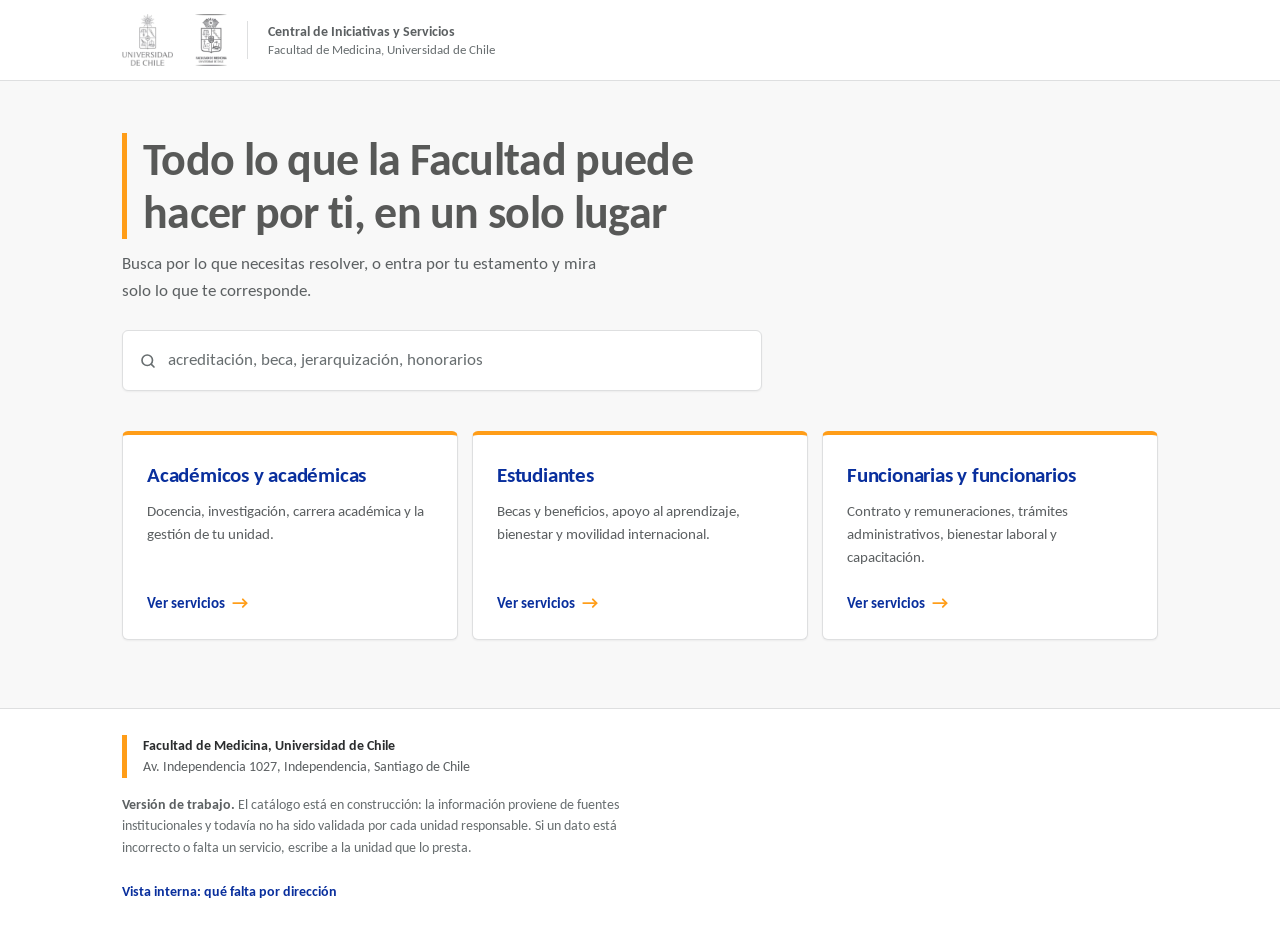
==== index.html @ 9f2d0d0e "Add files via upload Subida inicial del MVP "Central de Iniciativas y Servicios"" ====
<!doctype html>
<html lang="es">
<head>
<meta charset="utf-8">
<meta name="viewport" content="width=device-width, initial-scale=1">
<title>Central de Iniciativas y Servicios · Facultad de Medicina, Universidad de Chile</title>
<meta name="description" content="Catálogo de servicios de la Facultad de Medicina de la Universidad de Chile, organizado por lo que necesita resolver cada persona.">
<!-- Mientras el alojamiento institucional no esté definido, el sitio no se indexa. -->
<meta name="robots" content="noindex, nofollow">
<link rel="preconnect" href="https://fonts.googleapis.com">
<link rel="preconnect" href="https://fonts.gstatic.com" crossorigin>
<link rel="stylesheet" href="https://fonts.googleapis.com/css2?family=Carlito:ital,wght@0,400;0,700;1,400&family=IBM+Plex+Mono:wght@400;500&display=swap">
<link rel="stylesheet" href="assets/css/estilos.css">
</head>
<body>

<a class="salto" href="#contenido">Saltar al contenido</a>

<header class="institucional">
  <div class="in">
    <div class="escudos">
      <img src="assets/img/logo-universidad-de-chile.png" alt="Universidad de Chile" width="260" height="264">
      <img src="assets/img/logo-facultad-de-medicina.png" alt="Facultad de Medicina, Universidad de Chile" width="174" height="286">
    </div>
    <p class="txt">
      <b>Central de Iniciativas y Servicios</b>
      Facultad de Medicina, Universidad de Chile
    </p>
  </div>
</header>

<main id="contenido" class="shell">

  <!-- ============ PORTADA ============ -->
  <section id="vista-portada" aria-label="Portada">
    <div class="portada">
      <div class="tick">
        <h1>Todo lo que la Facultad puede hacer por ti, en un solo lugar</h1>
      </div>
      <p class="bajada">Busca por lo que necesitas resolver, o entra por tu estamento y mira solo lo que te corresponde.</p>
      <div class="buscador">
        <svg width="18" height="18" viewBox="0 0 24 24" fill="none" stroke="currentColor" stroke-width="2.2" stroke-linecap="round" aria-hidden="true"><circle cx="11" cy="11" r="7"/><path d="m20 20-3.5-3.5"/></svg>
        <input id="q-portada" type="search" autocomplete="off" placeholder="acreditación, beca, jerarquización, honorarios" aria-label="Buscar un servicio en todo el catálogo">
        <button class="limpiar" id="limpiar-portada" type="button" hidden>Limpiar</button>
      </div>
    </div>

    <div id="res-portada" aria-live="polite"></div>

    <nav aria-label="Estamentos">
      <ul class="estamentos" id="estamentos"></ul>
    </nav>
  </section>

  <!-- ============ ESTAMENTO ============ -->
  <section id="vista-estamento" aria-label="Servicios por estamento" hidden>
    <div class="cab-est" id="cab-est"></div>
    <div class="buscador">
      <svg width="18" height="18" viewBox="0 0 24 24" fill="none" stroke="currentColor" stroke-width="2.2" stroke-linecap="round" aria-hidden="true"><circle cx="11" cy="11" r="7"/><path d="m20 20-3.5-3.5"/></svg>
      <input id="q-est" type="search" autocomplete="off" aria-label="Buscar dentro de este estamento">
      <button class="limpiar" id="limpiar-est" type="button" hidden>Limpiar</button>
    </div>
    <div class="rutas">
      <p class="rot" id="rot-rutas">O entra por lo que te está pasando:</p>
      <div class="chips" id="chips" role="group" aria-labelledby="rot-rutas"></div>
    </div>
    <div class="barra-res">
      <h2 id="titulo-res">Todos los servicios</h2>
    </div>
    <div id="resultados" aria-live="polite"></div>
  </section>

  <!-- ============ FICHA ============ -->
  <section id="vista-ficha" aria-label="Ficha de servicio" hidden>
    <a class="volver" href="#/" style="margin-top:26px">
      <svg width="15" height="15" viewBox="0 0 24 24" fill="none" stroke="currentColor" stroke-width="2.4" stroke-linecap="round" stroke-linejoin="round" aria-hidden="true"><path d="M15 18l-6-6 6-6"/></svg>
      Volver a la portada
    </a>
    <div id="ficha-cont"></div>
  </section>

  <!-- ============ VISTA INTERNA ============ -->
  <section id="vista-interno" aria-label="Vista interna de cobertura" hidden>
    <div class="panel" id="panel"></div>
  </section>

</main>

<footer class="pie">
  <div class="in">
    <p class="linea tick"><b>Facultad de Medicina, Universidad de Chile</b><br>Av. Independencia 1027, Independencia, Santiago de Chile</p>
    <p class="nota"><b>Versión de trabajo.</b> El catálogo está en construcción: la información proviene de fuentes institucionales y todavía no ha sido validada por cada unidad responsable. Si un dato está incorrecto o falta un servicio, escribe a la unidad que lo presta.</p>
    <a class="enlace" href="#/interno">Vista interna: qué falta por dirección</a>
  </div>
</footer>

<script src="data/servicios.js"></script>
<script src="assets/js/app.js"></script>
</body>
</html>
---- assets/css/estilos.css ----
/* ===============================================================
   Central de Iniciativas y Servicios
   Facultad de Medicina, Universidad de Chile

   Marca tomada de "Gráfica institucional 2026" de la Escuela de
   Salud Pública. Colores muestreados del propio manual.

   Tipografía  Calibri, la del manual. Donde no exista, Carlito,
               su equivalente métrico de código abierto.
   Color       Naranja #FF9D18 = acento y recurso gráfico.
               Azul #092F9D = estructura, titulares y enlaces.
               Verde y óxido NO son acentos: son estado, y solo
               aparecen en la vista interna.
   Radios      6px contenedores y controles, 4px anidados,
               999px píldoras. Ningún otro valor.
   Tema        Claro y único. El manual es claro y los escudos son
               oscuros sobre fondo claro; invertirlos los rompe.
   Contraste   Todos los pares de texto pasan WCAG AA (4.5:1).
               Verificado, no supuesto.
   =============================================================== */

:root{
  --naranja:#FF9D18; --naranja-h:#E88A0B; --naranja-suave:#FFF3E0;
  --azul:#092F9D; --azul-medio:#4767B9; --azul-suave:#EDF1FA;
  --gris-titular:#585958;
  --ink:#2B2D2E;      /* 13.8:1 sobre blanco */
  --ink-2:#5C6062;    /*  6.4:1 sobre blanco */
  --ink-3:#686E70;    /*  5.2:1 sobre blanco, 4.9 sobre el fondo */
  --bg:#F8F8F8; --surface:#FFFFFF; --surface-2:#F1F2F3;
  --rule:#DEDFE0; --rule-soft:#EBECED;
  --ok:#2C6B4E; --falta:#A9452A;
  --sombra:0 1px 2px rgba(43,45,46,.06);
  --sombra-2:0 2px 4px rgba(43,45,46,.05), 0 14px 30px -20px rgba(43,45,46,.35);
  --r:6px; --r-sm:4px; --r-pill:999px;
  --f:Calibri,"Carlito","Segoe UI",-apple-system,BlinkMacSystemFont,Helvetica,Arial,sans-serif;
  --f-mono:"IBM Plex Mono",ui-monospace,SFMono-Regular,Menlo,monospace;
}

*{box-sizing:border-box}
html{scroll-behavior:smooth}
body{margin:0;background:var(--bg);color:var(--ink);font-family:var(--f);font-size:17px;line-height:1.55;-webkit-font-smoothing:antialiased}
button{font:inherit;color:inherit;background:none;border:0;cursor:pointer}
:focus-visible{outline:2px solid var(--azul);outline-offset:2px;border-radius:var(--r-sm)}
h1,h2,h3{margin:0;text-wrap:balance;color:var(--gris-titular)}
p{margin:0}
a{color:var(--azul)}
img{max-width:100%}
[hidden]{display:none !important}

.salto{position:absolute;left:-9999px;top:0;background:var(--azul);color:#fff;padding:12px 18px;z-index:50;border-radius:0 0 var(--r) 0;font-weight:700}
.salto:focus{left:0}

.shell{max-width:1080px;margin:0 auto;padding-inline:22px}

/* --- banda institucional --- */
.institucional{background:var(--surface);border-bottom:1px solid var(--rule)}
.institucional .in{max-width:1080px;margin:0 auto;padding:14px 22px;display:flex;align-items:center;gap:20px;flex-wrap:wrap}
.escudos{display:flex;align-items:center;gap:22px}
.escudos img{height:52px;width:auto;display:block}
.institucional .txt{font-size:.84rem;color:var(--ink-3);line-height:1.4;border-left:1px solid var(--rule);padding-left:20px}
.institucional .txt b{display:block;color:var(--ink-2);font-weight:700;font-size:.9rem}

/* la barra naranja es el recurso gráfico del manual */
.tick{border-left:5px solid var(--naranja);padding-left:16px}

/* --- portada --- */
.portada{padding-block:52px 40px}
.portada h1{font-size:clamp(2rem,4.6vw,2.9rem);font-weight:700;line-height:1.14;letter-spacing:-.015em;max-width:24ch}
.portada .bajada{margin-top:12px;color:var(--ink-2);font-size:1.08rem;max-width:56ch}

.buscador{display:flex;align-items:center;gap:11px;background:var(--surface);border:1.5px solid var(--rule);border-radius:var(--r);padding:2px 3px 2px 16px;box-shadow:var(--sombra);max-width:640px;margin-top:26px}
.buscador:focus-within{border-color:var(--azul)}
.buscador svg{flex:none;color:var(--ink-3)}
.buscador input{flex:1;border:0;background:none;font:inherit;color:var(--ink);padding:14px 0;min-width:0}
.buscador input:focus{outline:none}
.buscador input::placeholder{color:var(--ink-3)}
.buscador .limpiar{padding:10px 14px;color:var(--ink-2);font-size:.86rem;font-weight:700;border-radius:var(--r-sm)}
.buscador .limpiar:hover{color:var(--azul)}

/* --- tres estamentos --- */
.estamentos{display:grid;grid-template-columns:repeat(auto-fit,minmax(258px,1fr));gap:14px;padding-bottom:8px;list-style:none;margin:0;padding-inline:0}
.est{width:100%;height:100%;text-align:left;background:var(--surface);border:1px solid var(--rule);border-top:4px solid var(--naranja);border-radius:var(--r);padding:24px;display:flex;flex-direction:column;gap:9px;box-shadow:var(--sombra);text-decoration:none}
.est:hover{border-color:var(--azul-medio);border-top-color:var(--naranja);box-shadow:var(--sombra-2)}
.est:active{transform:translateY(1px)}
.est h2{font-size:1.32rem;font-weight:700;color:var(--azul);letter-spacing:-.01em}
.est .desc{font-size:.95rem;color:var(--ink-2);line-height:1.5}
.est .ir{margin-top:auto;padding-top:14px;color:var(--azul);font-weight:700;font-size:.95rem;display:flex;align-items:center;gap:7px}
.est .ir .fl{color:var(--naranja);font-size:1.1rem;line-height:1}

/* --- cabecera de estamento --- */
.cab-est{padding-block:28px 8px;display:flex;flex-direction:column;gap:11px}
.cab-est h1{font-size:clamp(1.7rem,3.8vw,2.35rem);font-weight:700;color:var(--azul);letter-spacing:-.015em}
.cab-est p{color:var(--ink-2);max-width:58ch}
.volver{display:inline-flex;align-items:center;gap:7px;font-size:.9rem;font-weight:700;color:var(--ink-2);padding:8px 12px 8px 4px;border-radius:var(--r-sm);align-self:flex-start;text-decoration:none}
.volver:hover{color:var(--azul)}

.rutas{display:flex;flex-direction:column;gap:10px;margin-top:20px}
.rutas .rot{font-size:.92rem;color:var(--ink-2)}
.chips{display:flex;flex-wrap:wrap;gap:8px}
.chip{border:1px solid var(--rule);background:var(--surface);border-radius:var(--r-pill);padding:8px 16px;font-size:.9rem;color:var(--ink-2);box-shadow:var(--sombra)}
.chip:hover{border-color:var(--azul-medio);color:var(--azul)}
.chip:active{transform:translateY(1px)}
.chip[aria-pressed="true"]{border-color:var(--azul);background:var(--azul);color:#fff;font-weight:700;box-shadow:none}

.barra-res{display:flex;align-items:baseline;justify-content:space-between;gap:14px;flex-wrap:wrap;margin-block:28px 14px;padding-bottom:9px;border-bottom:1px solid var(--rule)}
.barra-res h2{font-size:1.06rem;font-weight:700;color:var(--gris-titular)}

.grid{display:grid;grid-template-columns:repeat(auto-fill,minmax(292px,1fr));gap:12px;list-style:none;margin:0;padding:0}
.tarjeta{display:flex;flex-direction:column;gap:7px;height:100%;text-align:left;background:var(--surface);border:1px solid var(--rule);border-radius:var(--r);padding:16px 18px;box-shadow:var(--sombra);text-decoration:none}
.tarjeta:hover{border-color:var(--azul-medio)}
.tarjeta:active{transform:translateY(1px)}
.tarjeta .dir{font-size:.82rem;color:var(--ink-3)}
.tarjeta h3{font-size:1rem;font-weight:700;line-height:1.32;color:var(--ink);letter-spacing:-.005em}
.tarjeta p{font-size:.88rem;line-height:1.47;color:var(--ink-2)}
.tarjeta .pie{display:flex;flex-wrap:wrap;gap:6px;margin-top:auto;padding-top:6px}

.mini{font-family:var(--f-mono);font-size:.69rem;letter-spacing:.02em;padding:3px 9px;border-radius:var(--r-pill);border:1px solid var(--rule);color:var(--ink-3);background:var(--surface-2);white-space:nowrap}
.mini.ok{color:var(--ok);border-color:color-mix(in srgb,var(--ok) 34%,var(--rule));background:color-mix(in srgb,var(--ok) 8%,var(--surface))}
.mini.no{color:var(--falta);border-color:color-mix(in srgb,var(--falta) 34%,var(--rule));background:color-mix(in srgb,var(--falta) 8%,var(--surface))}

/* --- ficha --- */
.ficha{display:grid;grid-template-columns:minmax(0,1.7fr) minmax(262px,1fr);gap:26px;align-items:start;padding-top:6px}
.col{display:flex;flex-direction:column;gap:18px}
.encabezado{display:flex;flex-direction:column;gap:8px}
.encabezado .dir{font-size:.9rem;color:var(--azul-medio);font-weight:700}
.encabezado h1{font-size:clamp(1.55rem,3.3vw,2.05rem);font-weight:700;line-height:1.2;color:var(--gris-titular);letter-spacing:-.015em}
.encabezado .unidad{font-size:.92rem;color:var(--ink-3)}
.entrega{font-size:1.06rem;line-height:1.62;color:var(--ink-2);max-width:62ch}

.bloque{background:var(--surface);border:1px solid var(--rule);border-radius:var(--r);padding:17px 19px;display:flex;flex-direction:column;gap:10px;box-shadow:var(--sombra)}
.bloque .rot{font-size:.86rem;font-weight:700;color:var(--ink-3)}
.bloque .dato{font-size:.95rem;line-height:1.5;color:var(--ink-2)}
.bloque .dato b{color:var(--ink);font-weight:700}
.bloque .dato .nulo{color:var(--falta)}
.listilla{display:flex;flex-wrap:wrap;gap:6px}

.cta{display:inline-flex;align-items:center;gap:9px;align-self:flex-start;background:var(--naranja);color:var(--ink);border-radius:var(--r);padding:12px 22px;font-weight:700;font-size:.96rem;text-decoration:none;white-space:nowrap;box-shadow:var(--sombra)}
.cta:hover{background:var(--naranja-h);color:var(--ink)}
.cta:active{transform:translateY(1px)}
.cta-falta{align-self:flex-start;border:1.5px dashed color-mix(in srgb,var(--falta) 48%,var(--rule));color:var(--falta);border-radius:var(--r);padding:12px 18px;font-size:.92rem;font-weight:700;background:color-mix(in srgb,var(--falta) 7%,var(--surface))}
.textual{font-size:.88rem;color:var(--ink-3);line-height:1.5}
.proc{display:flex;flex-direction:column;gap:5px;font-size:.85rem;color:var(--ink-3);line-height:1.55}
.proc .ref{font-family:var(--f-mono);font-size:.77rem}

/* --- vacío --- */
.vacio{background:var(--surface);border:1px solid var(--rule);border-radius:var(--r);padding:30px 28px;display:flex;flex-direction:column;gap:13px;box-shadow:var(--sombra);max-width:62ch}
.vacio h3{font-size:1.24rem;font-weight:700;color:var(--gris-titular)}
.vacio p{color:var(--ink-2);font-size:.96rem;line-height:1.55}
.vacio .registrado{background:var(--naranja-suave);border-radius:var(--r);padding:14px 17px;font-size:.9rem;color:var(--ink-2);line-height:1.5}
.vacio .registrado b{color:#7A4A00;font-weight:700}

/* --- pie institucional --- */
footer.pie{margin-top:60px;background:var(--surface);border-top:1px solid var(--rule)}
footer.pie .in{max-width:1080px;margin:0 auto;padding:26px 22px 34px;display:flex;flex-direction:column;gap:16px}
footer.pie .linea{font-size:.88rem;color:var(--ink-2);line-height:1.5}
footer.pie .linea b{font-weight:700;color:var(--ink)}
footer.pie .nota{font-size:.85rem;color:var(--ink-3);line-height:1.6;max-width:74ch}
footer.pie .nota b{color:var(--ink-2);font-weight:700}
footer.pie .enlace{font-size:.86rem;font-weight:700;color:var(--azul);align-self:flex-start;padding:6px 0;text-decoration:none}
footer.pie .enlace:hover{text-decoration:underline}

/* --- vista interna --- */
.panel{display:flex;flex-direction:column;gap:20px;padding-top:8px}
.encab{display:flex;flex-direction:column;gap:8px}
.encab h2{font-size:clamp(1.45rem,3.2vw,1.95rem);font-weight:700;color:var(--gris-titular);letter-spacing:-.015em}
.encab p{color:var(--ink-2);max-width:62ch;font-size:.98rem}
.pedido{background:var(--surface);border:1px solid var(--rule);border-left:5px solid var(--naranja);border-radius:var(--r);padding:19px 21px;display:flex;flex-direction:column;gap:11px;box-shadow:var(--sombra-2)}
.pedido h3{font-size:1.02rem;font-weight:700}
.pedido ol{margin:0;padding-left:1.25em;display:flex;flex-direction:column;gap:7px}
.pedido li{font-size:.95rem;color:var(--ink-2);line-height:1.5}
.pedido li b{color:var(--ink);font-weight:700;font-variant-numeric:tabular-nums}
.cobertura{display:flex;flex-direction:column;gap:8px;list-style:none;margin:0;padding:0}
.fila{width:100%;display:grid;grid-template-columns:minmax(0,1fr) 92px 64px;gap:16px;align-items:center;background:var(--surface);border:1px solid var(--rule);border-radius:var(--r);padding:13px 16px;text-align:left;box-shadow:var(--sombra)}
.fila:hover{border-color:var(--azul-medio)}
.fila .nm{font-size:.94rem;font-weight:700;overflow:hidden;text-overflow:ellipsis;white-space:nowrap;color:var(--ink)}
.fila .cifra{font-family:var(--f-mono);font-size:.86rem;text-align:right;font-variant-numeric:tabular-nums;color:var(--ink-2)}
.fila .cifra.bajo{color:var(--falta);font-weight:500}
.linea-med{height:3px;background:linear-gradient(to right,var(--naranja) var(--pct),var(--rule-soft) var(--pct))}
.grupo{display:flex;flex-direction:column;gap:9px}
.grupo .cab{display:flex;align-items:baseline;gap:10px;flex-wrap:wrap;padding-bottom:7px;border-bottom:1px solid var(--rule)}
.grupo .cab h3{font-size:1rem;font-weight:700}
.grupo .cab .n{font-family:var(--f-mono);font-size:.8rem;color:var(--ink-3);font-variant-numeric:tabular-nums}
.items{display:grid;grid-template-columns:repeat(auto-fill,minmax(300px,1fr));gap:9px;list-style:none;margin:0;padding:0}
.item{background:var(--surface);border:1px solid var(--rule);border-radius:var(--r);padding:12px 15px;display:flex;flex-direction:column;gap:6px;box-shadow:var(--sombra)}
.item .t{font-size:.92rem;font-weight:700;line-height:1.34;color:var(--ink)}
.item .d{font-size:.84rem;color:var(--ink-3)}
.item .e{display:flex;flex-wrap:wrap;gap:5px;padding-top:2px}

@media (max-width:760px){
  .ficha{grid-template-columns:1fr}
  .fila{grid-template-columns:minmax(0,1fr) 64px}
  .fila .barra{display:none}
  .institucional .txt{border-left:0;padding-left:0}
}
@media (prefers-reduced-motion:reduce){
  html{scroll-behavior:auto}
  *{transition:none !important;animation:none !important}
}
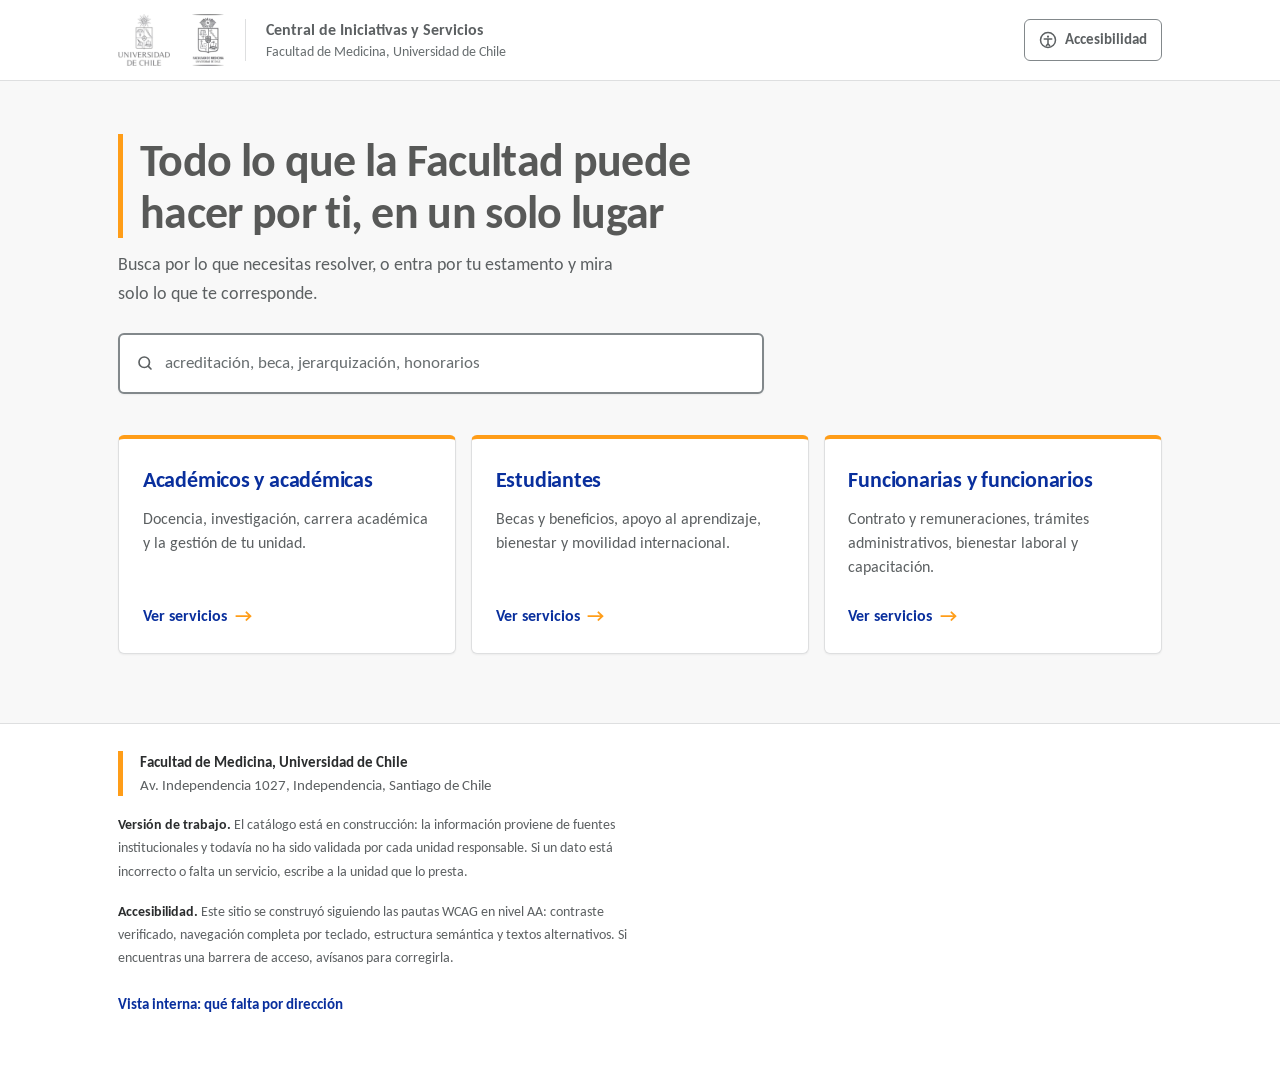
==== commit caf23e9b: "Actualización Index - Agrega opciones de Accesibilidad" ====
--- a/index.html
+++ b/index.html
@@ -1,5 +1,5 @@
 <!doctype html>
-<html lang="es">
+<html lang="es" data-tema="auto" data-texto="normal" data-contraste="normal" data-subrayado="no">
 <head>
 <meta charset="utf-8">
 <meta name="viewport" content="width=device-width, initial-scale=1">
@@ -7,10 +7,24 @@
 <meta name="description" content="Catálogo de servicios de la Facultad de Medicina de la Universidad de Chile, organizado por lo que necesita resolver cada persona.">
 <!-- Mientras el alojamiento institucional no esté definido, el sitio no se indexa. -->
 <meta name="robots" content="noindex, nofollow">
+<meta name="theme-color" content="#F8F8F8" media="(prefers-color-scheme: light)">
+<meta name="theme-color" content="#12171A" media="(prefers-color-scheme: dark)">
 <link rel="preconnect" href="https://fonts.googleapis.com">
 <link rel="preconnect" href="https://fonts.gstatic.com" crossorigin>
 <link rel="stylesheet" href="https://fonts.googleapis.com/css2?family=Carlito:ital,wght@0,400;0,700;1,400&family=IBM+Plex+Mono:wght@400;500&display=swap">
 <link rel="stylesheet" href="assets/css/estilos.css">
+<script>
+/* Aplica las preferencias guardadas antes del primer pintado, para que
+   nadie vea el tema claro parpadear antes de pasar al oscuro. */
+(function(){try{
+  var g=JSON.parse(localStorage.getItem("cis-preferencias")||"{}"),r=document.documentElement,
+      v={tema:["auto","claro","oscuro"],texto:["normal","grande","mayor","maximo"],
+         contraste:["normal","alto"],subrayado:["no","si"]};
+  Object.keys(v).forEach(function(k){ if(v[k].indexOf(g[k])!==-1) r.setAttribute("data-"+k,g[k]); });
+  if((r.getAttribute("data-tema")||"auto")==="auto" && window.matchMedia &&
+     window.matchMedia("(prefers-color-scheme: dark)").matches) r.classList.add("oscuro-sistema");
+}catch(e){}})();
+</script>
 </head>
 <body>
 
@@ -26,8 +40,62 @@
       <b>Central de Iniciativas y Servicios</b>
       Facultad de Medicina, Universidad de Chile
     </p>
+    <div class="acciones">
+      <button class="btn-acc" id="btn-accesibilidad" type="button" aria-expanded="false" aria-controls="panel-accesibilidad">
+        <svg width="18" height="18" viewBox="0 0 24 24" fill="none" stroke="currentColor" stroke-width="2" stroke-linecap="round" stroke-linejoin="round" aria-hidden="true">
+          <circle cx="12" cy="12" r="10"/><circle cx="12" cy="7.5" r="1.4" fill="currentColor" stroke="none"/>
+          <path d="M7 10.5h10M12 10.5V17M12 17l-2.2 2.6M12 17l2.2 2.6"/>
+        </svg>
+        Accesibilidad
+      </button>
+    </div>
+  </div>
+
+  <div class="panel-acc" id="panel-accesibilidad" role="group" aria-labelledby="titulo-accesibilidad" hidden>
+    <h2 id="titulo-accesibilidad">Preferencias de visualización</h2>
+
+    <div class="grupo-acc">
+      <p class="rot" id="rot-texto">Tamaño del texto</p>
+      <div class="opciones" role="group" aria-labelledby="rot-texto">
+        <button type="button" class="aa1" data-ajuste="texto" data-valor="normal" data-etiqueta="Tamaño normal" aria-pressed="true"><span aria-hidden="true">A</span><span class="visualmente-oculto">Normal</span></button>
+        <button type="button" class="aa2" data-ajuste="texto" data-valor="grande" data-etiqueta="Tamaño grande" aria-pressed="false"><span aria-hidden="true">A</span><span class="visualmente-oculto">Grande</span></button>
+        <button type="button" class="aa3" data-ajuste="texto" data-valor="mayor" data-etiqueta="Tamaño mayor" aria-pressed="false"><span aria-hidden="true">A</span><span class="visualmente-oculto">Mayor</span></button>
+        <button type="button" class="aa4" data-ajuste="texto" data-valor="maximo" data-etiqueta="Tamaño máximo" aria-pressed="false"><span aria-hidden="true">A</span><span class="visualmente-oculto">Máximo</span></button>
+      </div>
+    </div>
+
+    <div class="grupo-acc">
+      <p class="rot" id="rot-tema">Tema</p>
+      <div class="opciones" role="group" aria-labelledby="rot-tema">
+        <button type="button" data-ajuste="tema" data-valor="auto" data-etiqueta="Tema automático" aria-pressed="true">Automático</button>
+        <button type="button" data-ajuste="tema" data-valor="claro" data-etiqueta="Tema claro" aria-pressed="false">Claro</button>
+        <button type="button" data-ajuste="tema" data-valor="oscuro" data-etiqueta="Tema oscuro" aria-pressed="false">Oscuro</button>
+      </div>
+    </div>
+
+    <div class="grupo-acc">
+      <p class="rot" id="rot-contraste">Contraste</p>
+      <div class="opciones" role="group" aria-labelledby="rot-contraste">
+        <button type="button" data-ajuste="contraste" data-valor="normal" data-etiqueta="Contraste normal" aria-pressed="true">Normal</button>
+        <button type="button" data-ajuste="contraste" data-valor="alto" data-etiqueta="Alto contraste" aria-pressed="false">Alto contraste</button>
+      </div>
+    </div>
+
+    <div class="grupo-acc">
+      <p class="rot" id="rot-subrayado">Enlaces</p>
+      <div class="opciones" role="group" aria-labelledby="rot-subrayado">
+        <button type="button" data-ajuste="subrayado" data-valor="no" data-etiqueta="Enlaces sin subrayar" aria-pressed="true">Sin subrayar</button>
+        <button type="button" data-ajuste="subrayado" data-valor="si" data-etiqueta="Enlaces subrayados" aria-pressed="false">Subrayados</button>
+      </div>
+    </div>
+
+    <button type="button" class="restablecer" id="restablecer-accesibilidad">Restablecer todo</button>
+
+    <p class="pie-acc">Tus preferencias se guardan solo en este navegador y no se envían a ninguna parte. El sitio también respeta el tamaño de letra y el modo oscuro que tengas configurados en tu sistema.</p>
   </div>
 </header>
+
+<p class="visualmente-oculto" id="aviso-accesibilidad" role="status" aria-live="polite"></p>
 
 <main id="contenido" class="shell">
 
@@ -35,7 +103,7 @@
   <section id="vista-portada" aria-label="Portada">
     <div class="portada">
       <div class="tick">
-        <h1>Todo lo que la Facultad puede hacer por ti, en un solo lugar</h1>
+        <h1 tabindex="-1" id="foco-portada">Todo lo que la Facultad puede hacer por ti, en un solo lugar</h1>
       </div>
       <p class="bajada">Busca por lo que necesitas resolver, o entra por tu estamento y mira solo lo que te corresponde.</p>
       <div class="buscador">
@@ -72,7 +140,7 @@
 
   <!-- ============ FICHA ============ -->
   <section id="vista-ficha" aria-label="Ficha de servicio" hidden>
-    <a class="volver" href="#/" style="margin-top:26px">
+    <a class="volver" href="#/" style="margin-top:1.6rem">
       <svg width="15" height="15" viewBox="0 0 24 24" fill="none" stroke="currentColor" stroke-width="2.4" stroke-linecap="round" stroke-linejoin="round" aria-hidden="true"><path d="M15 18l-6-6 6-6"/></svg>
       Volver a la portada
     </a>
@@ -90,11 +158,13 @@
   <div class="in">
     <p class="linea tick"><b>Facultad de Medicina, Universidad de Chile</b><br>Av. Independencia 1027, Independencia, Santiago de Chile</p>
     <p class="nota"><b>Versión de trabajo.</b> El catálogo está en construcción: la información proviene de fuentes institucionales y todavía no ha sido validada por cada unidad responsable. Si un dato está incorrecto o falta un servicio, escribe a la unidad que lo presta.</p>
+    <p class="nota"><b>Accesibilidad.</b> Este sitio se construyó siguiendo las pautas WCAG en nivel AA: contraste verificado, navegación completa por teclado, estructura semántica y textos alternativos. Si encuentras una barrera de acceso, avísanos para corregirla.</p>
     <a class="enlace" href="#/interno">Vista interna: qué falta por dirección</a>
   </div>
 </footer>
 
 <script src="data/servicios.js"></script>
+<script src="assets/js/accesibilidad.js"></script>
 <script src="assets/js/app.js"></script>
 </body>
 </html>
--- a/assets/css/estilos.css
+++ b/assets/css/estilos.css
@@ -5,194 +5,407 @@
    Marca tomada de "Gráfica institucional 2026" de la Escuela de
    Salud Pública. Colores muestreados del propio manual.
 
-   Tipografía  Calibri, la del manual. Donde no exista, Carlito,
-               su equivalente métrico de código abierto.
-   Color       Naranja #FF9D18 = acento y recurso gráfico.
-               Azul #092F9D = estructura, titulares y enlaces.
-               Verde y óxido NO son acentos: son estado, y solo
-               aparecen en la vista interna.
-   Radios      6px contenedores y controles, 4px anidados,
-               999px píldoras. Ningún otro valor.
-   Tema        Claro y único. El manual es claro y los escudos son
-               oscuros sobre fondo claro; invertirlos los rompe.
-   Contraste   Todos los pares de texto pasan WCAG AA (4.5:1).
-               Verificado, no supuesto.
+   ACCESIBILIDAD
+   El cumplimiento vive en el HTML y en estos tokens, no en el panel
+   de preferencias. El panel agrega comodidad; la norma se cumple
+   igual si nadie lo abre.
+     - Tamaños en rem, y el tamaño base en porcentaje, para respetar
+       la preferencia de letra del navegador y permitir 200% sin
+       romper el diseño (WCAG 1.4.4).
+     - Texto AA (4.5:1) y bordes de controles 3:1 (WCAG 1.4.11) en
+       los cuatro modos: claro, oscuro, y ambos en alto contraste.
+     - Foco siempre visible, con doble anillo para que se vea sobre
+       cualquier fondo (WCAG 2.4.7).
+
+   COMBINACIONES DE TEMA
+     :root                          claro
+     [data-tema="oscuro"]           oscuro
+     [data-tema="auto"] + media     sigue al sistema operativo
+     [data-contraste="alto"]        se superpone a cualquiera de los dos
    =============================================================== */
+
+/* ---------------------------------------------------- escala de texto */
+html { font-size: 106.25%; }                        /* 17px con el navegador por omisión */
+html[data-texto="grande"]  { font-size: 118.75%; }  /* 19px */
+html[data-texto="mayor"]   { font-size: 131.25%; }  /* 21px */
+html[data-texto="maximo"]  { font-size: 150%;    }  /* 24px */
 
 :root{
   --naranja:#FF9D18; --naranja-h:#E88A0B; --naranja-suave:#FFF3E0;
   --azul:#092F9D; --azul-medio:#4767B9; --azul-suave:#EDF1FA;
   --gris-titular:#585958;
-  --ink:#2B2D2E;      /* 13.8:1 sobre blanco */
-  --ink-2:#5C6062;    /*  6.4:1 sobre blanco */
-  --ink-3:#686E70;    /*  5.2:1 sobre blanco, 4.9 sobre el fondo */
+  --ink:#2B2D2E;
+  --ink-2:#5C6062;
+  --ink-3:#686E70;
   --bg:#F8F8F8; --surface:#FFFFFF; --surface-2:#F1F2F3;
-  --rule:#DEDFE0; --rule-soft:#EBECED;
+  --rule:#DEDFE0;          /* separación decorativa */
+  --rule-control:#82888B;  /* borde de controles, 3:1 */
+  --rule-soft:#EBECED;
   --ok:#2C6B4E; --falta:#A9452A;
+  --cta-ink:#2B2D2E;
+  --foco:#092F9D; --foco-halo:#FFFFFF;
   --sombra:0 1px 2px rgba(43,45,46,.06);
   --sombra-2:0 2px 4px rgba(43,45,46,.05), 0 14px 30px -20px rgba(43,45,46,.35);
+  --plato:transparent;     /* fondo bajo los escudos; solo se usa en oscuro */
   --r:6px; --r-sm:4px; --r-pill:999px;
   --f:Calibri,"Carlito","Segoe UI",-apple-system,BlinkMacSystemFont,Helvetica,Arial,sans-serif;
   --f-mono:"IBM Plex Mono",ui-monospace,SFMono-Regular,Menlo,monospace;
 }
 
-*{box-sizing:border-box}
-html{scroll-behavior:smooth}
-body{margin:0;background:var(--bg);color:var(--ink);font-family:var(--f);font-size:17px;line-height:1.55;-webkit-font-smoothing:antialiased}
-button{font:inherit;color:inherit;background:none;border:0;cursor:pointer}
-:focus-visible{outline:2px solid var(--azul);outline-offset:2px;border-radius:var(--r-sm)}
-h1,h2,h3{margin:0;text-wrap:balance;color:var(--gris-titular)}
-p{margin:0}
-a{color:var(--azul)}
-img{max-width:100%}
-[hidden]{display:none !important}
-
-.salto{position:absolute;left:-9999px;top:0;background:var(--azul);color:#fff;padding:12px 18px;z-index:50;border-radius:0 0 var(--r) 0;font-weight:700}
-.salto:focus{left:0}
-
-.shell{max-width:1080px;margin:0 auto;padding-inline:22px}
-
-/* --- banda institucional --- */
-.institucional{background:var(--surface);border-bottom:1px solid var(--rule)}
-.institucional .in{max-width:1080px;margin:0 auto;padding:14px 22px;display:flex;align-items:center;gap:20px;flex-wrap:wrap}
-.escudos{display:flex;align-items:center;gap:22px}
-.escudos img{height:52px;width:auto;display:block}
-.institucional .txt{font-size:.84rem;color:var(--ink-3);line-height:1.4;border-left:1px solid var(--rule);padding-left:20px}
-.institucional .txt b{display:block;color:var(--ink-2);font-weight:700;font-size:.9rem}
+/* ---------------------------------------------------- tema oscuro */
+:root[data-tema="oscuro"],
+:root[data-tema="auto"] { color-scheme: light; }
+
+@media (prefers-color-scheme: dark) {
+  :root[data-tema="auto"] { color-scheme: dark; }
+}
+
+:root[data-tema="oscuro"] { color-scheme: dark; }
+
+:root[data-tema="oscuro"],
+:root[data-tema="auto"]:where(.oscuro-sistema) {
+  --naranja:#FFB04D; --naranja-h:#FFC275; --naranja-suave:#3A2B12;
+  --azul:#8FB0E8; --azul-medio:#A8C2EE; --azul-suave:#1C2838;
+  --gris-titular:#D6DDE0;
+  --ink:#E8EDEF;
+  --ink-2:#B9C2C6;
+  --ink-3:#949DA1;
+  --bg:#12171A; --surface:#1B2226; --surface-2:#242C31;
+  --rule:#3A4348;
+  --rule-control:#667176;
+  --rule-soft:#2A3236;
+  --ok:#79C79C; --falta:#F0967A;
+  --cta-ink:#12171A;
+  --foco:#FFB04D; --foco-halo:#12171A;
+  --sombra:0 1px 2px rgba(0,0,0,.4);
+  --sombra-2:0 2px 4px rgba(0,0,0,.35), 0 16px 32px -22px rgba(0,0,0,.9);
+  --plato:#F2F3F4;   /* los escudos son oscuros: conservan su fondo claro */
+}
+
+/* ---------------------------------------------------- alto contraste */
+:root[data-contraste="alto"]{
+  --naranja:#8A4B00; --naranja-h:#6E3C00; --naranja-suave:#FFF0DB;
+  --azul:#04227A; --azul-medio:#04227A; --azul-suave:#E8EDFA;
+  --gris-titular:#000000;
+  --ink:#000000; --ink-2:#1A1C1D; --ink-3:#2E3234;
+  --bg:#FFFFFF; --surface:#FFFFFF; --surface-2:#F0F0F0;
+  --rule:#6A6F71; --rule-control:#000000; --rule-soft:#8A8F91;
+  --ok:#14502F; --falta:#7A2E16;
+  --cta-ink:#FFFFFF;
+  --foco:#000000; --foco-halo:#FFD200;
+  --sombra:none; --sombra-2:none;
+}
+
+:root[data-tema="oscuro"][data-contraste="alto"],
+:root[data-tema="auto"][data-contraste="alto"]:where(.oscuro-sistema){
+  --naranja:#FFC061; --naranja-h:#FFD08A; --naranja-suave:#2A1C06;
+  --azul:#A9C6FF; --azul-medio:#A9C6FF; --azul-suave:#10192B;
+  --gris-titular:#FFFFFF;
+  --ink:#FFFFFF; --ink-2:#EAEAEA; --ink-3:#D2D2D2;
+  --bg:#000000; --surface:#000000; --surface-2:#141414;
+  --rule:#9A9A9A; --rule-control:#FFFFFF; --rule-soft:#7A7A7A;
+  --ok:#8FE0B2; --falta:#FFAE92;
+  --cta-ink:#000000;
+  --foco:#FFD200; --foco-halo:#000000;
+  --sombra:none; --sombra-2:none;
+}
+
+/* ---------------------------------------------------- base */
+*{ box-sizing:border-box }
+html{ scroll-behavior:smooth }
+body{
+  margin:0; background:var(--bg); color:var(--ink);
+  font-family:var(--f); font-size:1rem; line-height:1.58;
+  -webkit-font-smoothing:antialiased;
+}
+button{ font:inherit; color:inherit; background:none; border:0; cursor:pointer }
+:focus-visible{
+  outline:3px solid var(--foco);
+  outline-offset:2px;
+  box-shadow:0 0 0 6px var(--foco-halo);
+  border-radius:var(--r-sm);
+}
+h1,h2,h3{ margin:0; text-wrap:balance; color:var(--gris-titular) }
+p{ margin:0 }
+a{ color:var(--azul) }
+img{ max-width:100% }
+[hidden]{ display:none !important }
+
+/* Preferencia: subrayar los enlaces de texto. Se excluyen los que son
+   controles disfrazados de enlace (botones, tarjetas), donde el subrayado
+   estorba y no aporta. La especificidad alta es deliberada: esta es una
+   preferencia de la persona y debe ganarle a los estilos de componente. */
+:root[data-subrayado="si"] a:not(.cta):not(.volver):not(.tarjeta):not(.est):not(.salto):not(.chip){
+  text-decoration:underline;
+  text-underline-offset:2px;
+}
+
+.salto{
+  position:absolute; left:-9999px; top:0; z-index:60;
+  background:var(--azul); color:var(--surface);
+  padding:.75rem 1.1rem; border-radius:0 0 var(--r) 0; font-weight:700;
+}
+:root[data-tema="oscuro"] .salto{ color:var(--bg) }
+.salto:focus{ left:0 }
+
+.shell{ max-width:64rem; margin:0 auto; padding-inline:1.3rem }
+.visualmente-oculto{
+  position:absolute; width:1px; height:1px; overflow:hidden;
+  clip:rect(0 0 0 0); clip-path:inset(50%); white-space:nowrap;
+}
+
+/* ---------------------------------------------------- banda institucional */
+.institucional{ position:relative; background:var(--surface); border-bottom:1px solid var(--rule) }
+.institucional .in{
+  max-width:64rem; margin:0 auto; padding:.8rem 1.3rem;
+  display:flex; align-items:center; gap:1.2rem; flex-wrap:wrap;
+}
+.escudos{
+  display:flex; align-items:center; gap:1.3rem;
+  background:var(--plato); border-radius:var(--r);
+  padding:var(--plato-pad, 0);
+}
+:root[data-tema="oscuro"] .escudos,
+:root[data-tema="auto"].oscuro-sistema .escudos{ --plato-pad:.5rem .8rem }
+.escudos img{ height:3.1rem; width:auto; display:block }
+.institucional .txt{
+  font-size:.85rem; color:var(--ink-3); line-height:1.4;
+  border-left:1px solid var(--rule); padding-left:1.2rem;
+}
+.institucional .txt b{ display:block; color:var(--ink-2); font-weight:700; font-size:.92rem }
+.institucional .acciones{ margin-left:auto; display:flex; gap:.5rem }
 
 /* la barra naranja es el recurso gráfico del manual */
-.tick{border-left:5px solid var(--naranja);padding-left:16px}
-
-/* --- portada --- */
-.portada{padding-block:52px 40px}
-.portada h1{font-size:clamp(2rem,4.6vw,2.9rem);font-weight:700;line-height:1.14;letter-spacing:-.015em;max-width:24ch}
-.portada .bajada{margin-top:12px;color:var(--ink-2);font-size:1.08rem;max-width:56ch}
-
-.buscador{display:flex;align-items:center;gap:11px;background:var(--surface);border:1.5px solid var(--rule);border-radius:var(--r);padding:2px 3px 2px 16px;box-shadow:var(--sombra);max-width:640px;margin-top:26px}
-.buscador:focus-within{border-color:var(--azul)}
-.buscador svg{flex:none;color:var(--ink-3)}
-.buscador input{flex:1;border:0;background:none;font:inherit;color:var(--ink);padding:14px 0;min-width:0}
-.buscador input:focus{outline:none}
-.buscador input::placeholder{color:var(--ink-3)}
-.buscador .limpiar{padding:10px 14px;color:var(--ink-2);font-size:.86rem;font-weight:700;border-radius:var(--r-sm)}
-.buscador .limpiar:hover{color:var(--azul)}
-
-/* --- tres estamentos --- */
-.estamentos{display:grid;grid-template-columns:repeat(auto-fit,minmax(258px,1fr));gap:14px;padding-bottom:8px;list-style:none;margin:0;padding-inline:0}
-.est{width:100%;height:100%;text-align:left;background:var(--surface);border:1px solid var(--rule);border-top:4px solid var(--naranja);border-radius:var(--r);padding:24px;display:flex;flex-direction:column;gap:9px;box-shadow:var(--sombra);text-decoration:none}
-.est:hover{border-color:var(--azul-medio);border-top-color:var(--naranja);box-shadow:var(--sombra-2)}
-.est:active{transform:translateY(1px)}
-.est h2{font-size:1.32rem;font-weight:700;color:var(--azul);letter-spacing:-.01em}
-.est .desc{font-size:.95rem;color:var(--ink-2);line-height:1.5}
-.est .ir{margin-top:auto;padding-top:14px;color:var(--azul);font-weight:700;font-size:.95rem;display:flex;align-items:center;gap:7px}
-.est .ir .fl{color:var(--naranja);font-size:1.1rem;line-height:1}
-
-/* --- cabecera de estamento --- */
-.cab-est{padding-block:28px 8px;display:flex;flex-direction:column;gap:11px}
-.cab-est h1{font-size:clamp(1.7rem,3.8vw,2.35rem);font-weight:700;color:var(--azul);letter-spacing:-.015em}
-.cab-est p{color:var(--ink-2);max-width:58ch}
-.volver{display:inline-flex;align-items:center;gap:7px;font-size:.9rem;font-weight:700;color:var(--ink-2);padding:8px 12px 8px 4px;border-radius:var(--r-sm);align-self:flex-start;text-decoration:none}
-.volver:hover{color:var(--azul)}
-
-.rutas{display:flex;flex-direction:column;gap:10px;margin-top:20px}
-.rutas .rot{font-size:.92rem;color:var(--ink-2)}
-.chips{display:flex;flex-wrap:wrap;gap:8px}
-.chip{border:1px solid var(--rule);background:var(--surface);border-radius:var(--r-pill);padding:8px 16px;font-size:.9rem;color:var(--ink-2);box-shadow:var(--sombra)}
-.chip:hover{border-color:var(--azul-medio);color:var(--azul)}
-.chip:active{transform:translateY(1px)}
-.chip[aria-pressed="true"]{border-color:var(--azul);background:var(--azul);color:#fff;font-weight:700;box-shadow:none}
-
-.barra-res{display:flex;align-items:baseline;justify-content:space-between;gap:14px;flex-wrap:wrap;margin-block:28px 14px;padding-bottom:9px;border-bottom:1px solid var(--rule)}
-.barra-res h2{font-size:1.06rem;font-weight:700;color:var(--gris-titular)}
-
-.grid{display:grid;grid-template-columns:repeat(auto-fill,minmax(292px,1fr));gap:12px;list-style:none;margin:0;padding:0}
-.tarjeta{display:flex;flex-direction:column;gap:7px;height:100%;text-align:left;background:var(--surface);border:1px solid var(--rule);border-radius:var(--r);padding:16px 18px;box-shadow:var(--sombra);text-decoration:none}
-.tarjeta:hover{border-color:var(--azul-medio)}
-.tarjeta:active{transform:translateY(1px)}
-.tarjeta .dir{font-size:.82rem;color:var(--ink-3)}
-.tarjeta h3{font-size:1rem;font-weight:700;line-height:1.32;color:var(--ink);letter-spacing:-.005em}
-.tarjeta p{font-size:.88rem;line-height:1.47;color:var(--ink-2)}
-.tarjeta .pie{display:flex;flex-wrap:wrap;gap:6px;margin-top:auto;padding-top:6px}
-
-.mini{font-family:var(--f-mono);font-size:.69rem;letter-spacing:.02em;padding:3px 9px;border-radius:var(--r-pill);border:1px solid var(--rule);color:var(--ink-3);background:var(--surface-2);white-space:nowrap}
-.mini.ok{color:var(--ok);border-color:color-mix(in srgb,var(--ok) 34%,var(--rule));background:color-mix(in srgb,var(--ok) 8%,var(--surface))}
-.mini.no{color:var(--falta);border-color:color-mix(in srgb,var(--falta) 34%,var(--rule));background:color-mix(in srgb,var(--falta) 8%,var(--surface))}
-
-/* --- ficha --- */
-.ficha{display:grid;grid-template-columns:minmax(0,1.7fr) minmax(262px,1fr);gap:26px;align-items:start;padding-top:6px}
-.col{display:flex;flex-direction:column;gap:18px}
-.encabezado{display:flex;flex-direction:column;gap:8px}
-.encabezado .dir{font-size:.9rem;color:var(--azul-medio);font-weight:700}
-.encabezado h1{font-size:clamp(1.55rem,3.3vw,2.05rem);font-weight:700;line-height:1.2;color:var(--gris-titular);letter-spacing:-.015em}
-.encabezado .unidad{font-size:.92rem;color:var(--ink-3)}
-.entrega{font-size:1.06rem;line-height:1.62;color:var(--ink-2);max-width:62ch}
-
-.bloque{background:var(--surface);border:1px solid var(--rule);border-radius:var(--r);padding:17px 19px;display:flex;flex-direction:column;gap:10px;box-shadow:var(--sombra)}
-.bloque .rot{font-size:.86rem;font-weight:700;color:var(--ink-3)}
-.bloque .dato{font-size:.95rem;line-height:1.5;color:var(--ink-2)}
-.bloque .dato b{color:var(--ink);font-weight:700}
-.bloque .dato .nulo{color:var(--falta)}
-.listilla{display:flex;flex-wrap:wrap;gap:6px}
-
-.cta{display:inline-flex;align-items:center;gap:9px;align-self:flex-start;background:var(--naranja);color:var(--ink);border-radius:var(--r);padding:12px 22px;font-weight:700;font-size:.96rem;text-decoration:none;white-space:nowrap;box-shadow:var(--sombra)}
-.cta:hover{background:var(--naranja-h);color:var(--ink)}
-.cta:active{transform:translateY(1px)}
-.cta-falta{align-self:flex-start;border:1.5px dashed color-mix(in srgb,var(--falta) 48%,var(--rule));color:var(--falta);border-radius:var(--r);padding:12px 18px;font-size:.92rem;font-weight:700;background:color-mix(in srgb,var(--falta) 7%,var(--surface))}
-.textual{font-size:.88rem;color:var(--ink-3);line-height:1.5}
-.proc{display:flex;flex-direction:column;gap:5px;font-size:.85rem;color:var(--ink-3);line-height:1.55}
-.proc .ref{font-family:var(--f-mono);font-size:.77rem}
-
-/* --- vacío --- */
-.vacio{background:var(--surface);border:1px solid var(--rule);border-radius:var(--r);padding:30px 28px;display:flex;flex-direction:column;gap:13px;box-shadow:var(--sombra);max-width:62ch}
-.vacio h3{font-size:1.24rem;font-weight:700;color:var(--gris-titular)}
-.vacio p{color:var(--ink-2);font-size:.96rem;line-height:1.55}
-.vacio .registrado{background:var(--naranja-suave);border-radius:var(--r);padding:14px 17px;font-size:.9rem;color:var(--ink-2);line-height:1.5}
-.vacio .registrado b{color:#7A4A00;font-weight:700}
-
-/* --- pie institucional --- */
-footer.pie{margin-top:60px;background:var(--surface);border-top:1px solid var(--rule)}
-footer.pie .in{max-width:1080px;margin:0 auto;padding:26px 22px 34px;display:flex;flex-direction:column;gap:16px}
-footer.pie .linea{font-size:.88rem;color:var(--ink-2);line-height:1.5}
-footer.pie .linea b{font-weight:700;color:var(--ink)}
-footer.pie .nota{font-size:.85rem;color:var(--ink-3);line-height:1.6;max-width:74ch}
-footer.pie .nota b{color:var(--ink-2);font-weight:700}
-footer.pie .enlace{font-size:.86rem;font-weight:700;color:var(--azul);align-self:flex-start;padding:6px 0;text-decoration:none}
-footer.pie .enlace:hover{text-decoration:underline}
-
-/* --- vista interna --- */
-.panel{display:flex;flex-direction:column;gap:20px;padding-top:8px}
-.encab{display:flex;flex-direction:column;gap:8px}
-.encab h2{font-size:clamp(1.45rem,3.2vw,1.95rem);font-weight:700;color:var(--gris-titular);letter-spacing:-.015em}
-.encab p{color:var(--ink-2);max-width:62ch;font-size:.98rem}
-.pedido{background:var(--surface);border:1px solid var(--rule);border-left:5px solid var(--naranja);border-radius:var(--r);padding:19px 21px;display:flex;flex-direction:column;gap:11px;box-shadow:var(--sombra-2)}
-.pedido h3{font-size:1.02rem;font-weight:700}
-.pedido ol{margin:0;padding-left:1.25em;display:flex;flex-direction:column;gap:7px}
-.pedido li{font-size:.95rem;color:var(--ink-2);line-height:1.5}
-.pedido li b{color:var(--ink);font-weight:700;font-variant-numeric:tabular-nums}
-.cobertura{display:flex;flex-direction:column;gap:8px;list-style:none;margin:0;padding:0}
-.fila{width:100%;display:grid;grid-template-columns:minmax(0,1fr) 92px 64px;gap:16px;align-items:center;background:var(--surface);border:1px solid var(--rule);border-radius:var(--r);padding:13px 16px;text-align:left;box-shadow:var(--sombra)}
-.fila:hover{border-color:var(--azul-medio)}
-.fila .nm{font-size:.94rem;font-weight:700;overflow:hidden;text-overflow:ellipsis;white-space:nowrap;color:var(--ink)}
-.fila .cifra{font-family:var(--f-mono);font-size:.86rem;text-align:right;font-variant-numeric:tabular-nums;color:var(--ink-2)}
-.fila .cifra.bajo{color:var(--falta);font-weight:500}
-.linea-med{height:3px;background:linear-gradient(to right,var(--naranja) var(--pct),var(--rule-soft) var(--pct))}
-.grupo{display:flex;flex-direction:column;gap:9px}
-.grupo .cab{display:flex;align-items:baseline;gap:10px;flex-wrap:wrap;padding-bottom:7px;border-bottom:1px solid var(--rule)}
-.grupo .cab h3{font-size:1rem;font-weight:700}
-.grupo .cab .n{font-family:var(--f-mono);font-size:.8rem;color:var(--ink-3);font-variant-numeric:tabular-nums}
-.items{display:grid;grid-template-columns:repeat(auto-fill,minmax(300px,1fr));gap:9px;list-style:none;margin:0;padding:0}
-.item{background:var(--surface);border:1px solid var(--rule);border-radius:var(--r);padding:12px 15px;display:flex;flex-direction:column;gap:6px;box-shadow:var(--sombra)}
-.item .t{font-size:.92rem;font-weight:700;line-height:1.34;color:var(--ink)}
-.item .d{font-size:.84rem;color:var(--ink-3)}
-.item .e{display:flex;flex-wrap:wrap;gap:5px;padding-top:2px}
-
-@media (max-width:760px){
-  .ficha{grid-template-columns:1fr}
-  .fila{grid-template-columns:minmax(0,1fr) 64px}
-  .fila .barra{display:none}
-  .institucional .txt{border-left:0;padding-left:0}
-}
+.tick{ border-left:5px solid var(--naranja); padding-left:1rem }
+
+/* ---------------------------------------------------- panel de preferencias */
+.btn-acc{
+  display:inline-flex; align-items:center; gap:.5rem;
+  border:1px solid var(--rule-control); border-radius:var(--r);
+  padding:.5rem .8rem; font-size:.88rem; font-weight:700; color:var(--ink-2);
+  background:var(--surface);
+}
+.btn-acc:hover{ border-color:var(--azul); color:var(--azul) }
+.btn-acc[aria-expanded="true"]{ border-color:var(--azul); color:var(--azul) }
+.btn-acc svg{ flex:none }
+
+.panel-acc{
+  position:absolute; right:1.3rem; z-index:50; margin-top:.4rem;
+  width:min(22rem, calc(100vw - 2.6rem));
+  background:var(--surface); border:1px solid var(--rule-control);
+  border-radius:var(--r); box-shadow:var(--sombra-2);
+  padding:1.1rem 1.2rem 1.2rem;
+  display:flex; flex-direction:column; gap:1.1rem;
+}
+.panel-acc h2{ font-size:1rem; font-weight:700; color:var(--ink) }
+.grupo-acc{ display:flex; flex-direction:column; gap:.5rem }
+.grupo-acc > .rot{ font-size:.85rem; font-weight:700; color:var(--ink-2) }
+.opciones{ display:flex; gap:.3rem; flex-wrap:wrap }
+.opciones button{
+  flex:1 1 auto; min-width:3.4rem; min-height:2.75rem;
+  border:1px solid var(--rule-control); border-radius:var(--r-sm);
+  padding:.45rem .5rem; font-size:.85rem; color:var(--ink-2); background:var(--surface);
+}
+.opciones button:hover{ border-color:var(--azul); color:var(--azul) }
+.opciones button[aria-pressed="true"]{
+  background:var(--azul); color:var(--surface); border-color:var(--azul); font-weight:700;
+}
+:root[data-tema="oscuro"] .opciones button[aria-pressed="true"],
+:root[data-tema="auto"].oscuro-sistema .opciones button[aria-pressed="true"]{ color:var(--bg) }
+.opciones .aa1{ font-size:.8rem }
+.opciones .aa2{ font-size:.95rem }
+.opciones .aa3{ font-size:1.1rem }
+.opciones .aa4{ font-size:1.3rem }
+.panel-acc .restablecer{
+  align-self:flex-start; font-size:.85rem; font-weight:700; color:var(--azul);
+  text-decoration:underline; padding:.4rem 0; min-height:2.75rem;
+}
+.panel-acc .pie-acc{
+  font-size:.8rem; color:var(--ink-3); line-height:1.5;
+  border-top:1px solid var(--rule); padding-top:.8rem;
+}
+
+/* ---------------------------------------------------- portada */
+.portada{ padding-block:3.1rem 2.4rem }
+.portada h1{ font-size:clamp(1.9rem,4.4vw,2.7rem); font-weight:700; line-height:1.14; letter-spacing:-.015em; max-width:24ch }
+.portada .bajada{ margin-top:.7rem; color:var(--ink-2); font-size:1.06rem; max-width:56ch }
+
+.buscador{
+  display:flex; align-items:center; gap:.65rem;
+  background:var(--surface); border:2px solid var(--rule-control); border-radius:var(--r);
+  padding:.1rem .2rem .1rem .95rem; box-shadow:var(--sombra);
+  max-width:38rem; margin-top:1.5rem;
+}
+.buscador:focus-within{ border-color:var(--azul) }
+.buscador svg{ flex:none; color:var(--ink-2) }
+.buscador input{ flex:1; border:0; background:none; font:inherit; color:var(--ink); padding:.8rem 0; min-width:0 }
+.buscador input:focus{ outline:none }
+.buscador input::placeholder{ color:var(--ink-3); opacity:1 }
+.buscador .limpiar{ padding:.6rem .8rem; color:var(--ink-2); font-size:.86rem; font-weight:700; border-radius:var(--r-sm); min-height:2.75rem }
+.buscador .limpiar:hover{ color:var(--azul) }
+
+/* ---------------------------------------------------- estamentos */
+.estamentos{
+  display:grid; grid-template-columns:repeat(auto-fit,minmax(15rem,1fr));
+  gap:.85rem; padding:0 0 .5rem; list-style:none; margin:0;
+}
+.est{
+  width:100%; height:100%; text-align:left; background:var(--surface);
+  border:1px solid var(--rule); border-top:4px solid var(--naranja);
+  border-radius:var(--r); padding:1.4rem; display:flex; flex-direction:column; gap:.55rem;
+  box-shadow:var(--sombra); text-decoration:none;
+}
+.est:hover{ border-color:var(--azul-medio); border-top-color:var(--naranja); box-shadow:var(--sombra-2) }
+.est:active{ transform:translateY(1px) }
+.est h2{ font-size:1.3rem; font-weight:700; color:var(--azul); letter-spacing:-.01em }
+.est .desc{ font-size:.95rem; color:var(--ink-2); line-height:1.5 }
+.est .ir{ margin-top:auto; padding-top:.85rem; color:var(--azul); font-weight:700; font-size:.95rem; display:flex; align-items:center; gap:.45rem }
+.est .ir .fl{ color:var(--naranja); font-size:1.1rem; line-height:1 }
+
+/* ---------------------------------------------------- estamento */
+.cab-est{ padding-block:1.7rem .5rem; display:flex; flex-direction:column; gap:.65rem }
+.cab-est h1{ font-size:clamp(1.6rem,3.6vw,2.2rem); font-weight:700; color:var(--azul); letter-spacing:-.015em }
+.cab-est p{ color:var(--ink-2); max-width:58ch }
+.volver{
+  display:inline-flex; align-items:center; gap:.45rem; font-size:.9rem; font-weight:700;
+  color:var(--ink-2); padding:.5rem .7rem .5rem .25rem; border-radius:var(--r-sm);
+  align-self:flex-start; text-decoration:none; min-height:2.75rem;
+}
+.volver:hover{ color:var(--azul) }
+
+.rutas{ display:flex; flex-direction:column; gap:.6rem; margin-top:1.2rem }
+.rutas .rot{ font-size:.92rem; color:var(--ink-2) }
+.chips{ display:flex; flex-wrap:wrap; gap:.5rem }
+.chip{
+  border:1px solid var(--rule-control); background:var(--surface); border-radius:var(--r-pill);
+  padding:.5rem 1rem; font-size:.9rem; color:var(--ink-2); box-shadow:var(--sombra); min-height:2.75rem;
+}
+.chip:hover{ border-color:var(--azul); color:var(--azul) }
+.chip:active{ transform:translateY(1px) }
+.chip[aria-pressed="true"]{ border-color:var(--azul); background:var(--azul); color:var(--surface); font-weight:700; box-shadow:none }
+:root[data-tema="oscuro"] .chip[aria-pressed="true"],
+:root[data-tema="auto"].oscuro-sistema .chip[aria-pressed="true"]{ color:var(--bg) }
+
+.barra-res{
+  display:flex; align-items:baseline; justify-content:space-between; gap:.85rem; flex-wrap:wrap;
+  margin-block:1.7rem .85rem; padding-bottom:.55rem; border-bottom:1px solid var(--rule);
+}
+.barra-res h2{ font-size:1.06rem; font-weight:700; color:var(--gris-titular) }
+
+.grid{ display:grid; grid-template-columns:repeat(auto-fill,minmax(17rem,1fr)); gap:.7rem; list-style:none; margin:0; padding:0 }
+.tarjeta{
+  display:flex; flex-direction:column; gap:.4rem; height:100%; text-align:left;
+  background:var(--surface); border:1px solid var(--rule); border-radius:var(--r);
+  padding:.95rem 1.05rem; box-shadow:var(--sombra); text-decoration:none;
+}
+.tarjeta:hover{ border-color:var(--azul-medio) }
+.tarjeta:active{ transform:translateY(1px) }
+.tarjeta .dir{ font-size:.82rem; color:var(--ink-3) }
+.tarjeta h3{ font-size:1rem; font-weight:700; line-height:1.32; color:var(--ink); letter-spacing:-.005em }
+.tarjeta p{ font-size:.88rem; line-height:1.47; color:var(--ink-2) }
+.tarjeta .pie{ display:flex; flex-wrap:wrap; gap:.35rem; margin-top:auto; padding-top:.35rem }
+
+.mini{
+  font-family:var(--f-mono); font-size:.72rem; letter-spacing:.02em;
+  padding:.15rem .55rem; border-radius:var(--r-pill);
+  border:1px solid var(--rule-control); color:var(--ink-2); background:var(--surface-2); white-space:nowrap;
+}
+.mini.ok{ color:var(--ok); border-color:var(--ok) }
+.mini.no{ color:var(--falta); border-color:var(--falta) }
+
+/* ---------------------------------------------------- ficha */
+.ficha{ display:grid; grid-template-columns:minmax(0,1.7fr) minmax(16rem,1fr); gap:1.6rem; align-items:start; padding-top:.4rem }
+.col{ display:flex; flex-direction:column; gap:1.1rem }
+.encabezado{ display:flex; flex-direction:column; gap:.45rem }
+.encabezado .dir{ font-size:.9rem; color:var(--azul-medio); font-weight:700 }
+.encabezado h1{ font-size:clamp(1.5rem,3.2vw,2rem); font-weight:700; line-height:1.2; color:var(--gris-titular); letter-spacing:-.015em }
+.encabezado .unidad{ font-size:.92rem; color:var(--ink-3) }
+.entrega{ font-size:1.06rem; line-height:1.62; color:var(--ink-2); max-width:62ch }
+
+.bloque{ background:var(--surface); border:1px solid var(--rule); border-radius:var(--r); padding:1rem 1.1rem; display:flex; flex-direction:column; gap:.6rem; box-shadow:var(--sombra) }
+.bloque .rot{ font-size:.86rem; font-weight:700; color:var(--ink-2) }
+.bloque .dato{ font-size:.95rem; line-height:1.5; color:var(--ink-2) }
+.bloque .dato b{ color:var(--ink); font-weight:700 }
+.bloque .dato .nulo{ color:var(--falta) }
+.listilla{ display:flex; flex-wrap:wrap; gap:.35rem }
+
+.cta{
+  display:inline-flex; align-items:center; gap:.5rem; align-self:flex-start;
+  background:var(--naranja); color:var(--cta-ink); border-radius:var(--r);
+  padding:.7rem 1.3rem; font-weight:700; font-size:.96rem; text-decoration:none;
+  white-space:nowrap; box-shadow:var(--sombra); min-height:2.75rem;
+  border:1px solid transparent;
+}
+.cta:hover{ background:var(--naranja-h); color:var(--cta-ink) }
+.cta:active{ transform:translateY(1px) }
+.cta-falta{
+  align-self:flex-start; border:2px dashed var(--falta); color:var(--falta);
+  border-radius:var(--r); padding:.7rem 1.05rem; font-size:.92rem; font-weight:700;
+  background:var(--surface);
+}
+.textual{ font-size:.88rem; color:var(--ink-2); line-height:1.5 }
+.proc{ display:flex; flex-direction:column; gap:.3rem; font-size:.85rem; color:var(--ink-2); line-height:1.55 }
+.proc .ref{ font-family:var(--f-mono); font-size:.78rem; color:var(--ink-3) }
+
+/* ---------------------------------------------------- vacío */
+.vacio{ background:var(--surface); border:1px solid var(--rule); border-radius:var(--r); padding:1.8rem 1.6rem; display:flex; flex-direction:column; gap:.8rem; box-shadow:var(--sombra); max-width:62ch }
+.vacio h3{ font-size:1.24rem; font-weight:700; color:var(--gris-titular) }
+.vacio p{ color:var(--ink-2); font-size:.96rem; line-height:1.55 }
+.vacio .registrado{ background:var(--naranja-suave); border:1px solid var(--rule); border-radius:var(--r); padding:.85rem 1rem; font-size:.9rem; color:var(--ink-2); line-height:1.5 }
+.vacio .registrado b{ color:var(--ink); font-weight:700 }
+
+/* ---------------------------------------------------- pie */
+footer.pie{ margin-top:3.6rem; background:var(--surface); border-top:1px solid var(--rule) }
+footer.pie .in{ max-width:64rem; margin:0 auto; padding:1.6rem 1.3rem 2.1rem; display:flex; flex-direction:column; gap:1rem }
+footer.pie .linea{ font-size:.88rem; color:var(--ink-2); line-height:1.5 }
+footer.pie .linea b{ font-weight:700; color:var(--ink) }
+footer.pie .nota{ font-size:.85rem; color:var(--ink-2); line-height:1.6; max-width:74ch }
+footer.pie .nota b{ font-weight:700; color:var(--ink) }
+footer.pie .enlace{ font-size:.86rem; font-weight:700; color:var(--azul); align-self:flex-start; padding:.4rem 0; text-decoration:none; min-height:2.75rem }
+footer.pie .enlace:hover{ text-decoration:underline }
+
+/* ---------------------------------------------------- vista interna */
+.panel{ display:flex; flex-direction:column; gap:1.2rem; padding-top:.5rem }
+.encab{ display:flex; flex-direction:column; gap:.5rem }
+.encab h2{ font-size:clamp(1.45rem,3.2vw,1.95rem); font-weight:700; color:var(--gris-titular); letter-spacing:-.015em }
+.encab p{ color:var(--ink-2); max-width:62ch; font-size:.98rem }
+.pedido{ background:var(--surface); border:1px solid var(--rule); border-left:5px solid var(--naranja); border-radius:var(--r); padding:1.1rem 1.25rem; display:flex; flex-direction:column; gap:.65rem; box-shadow:var(--sombra-2) }
+.pedido h3{ font-size:1.02rem; font-weight:700 }
+.pedido ol{ margin:0; padding-left:1.25em; display:flex; flex-direction:column; gap:.4rem }
+.pedido li{ font-size:.95rem; color:var(--ink-2); line-height:1.5 }
+.pedido li b{ color:var(--ink); font-weight:700; font-variant-numeric:tabular-nums }
+.cobertura{ display:flex; flex-direction:column; gap:.5rem; list-style:none; margin:0; padding:0 }
+.fila{ width:100%; display:grid; grid-template-columns:minmax(0,1fr) 5.5rem 4rem; gap:1rem; align-items:center; background:var(--surface); border:1px solid var(--rule); border-radius:var(--r); padding:.8rem 1rem; text-align:left; box-shadow:var(--sombra); min-height:2.75rem }
+.fila:hover{ border-color:var(--azul-medio) }
+.fila .nm{ font-size:.94rem; font-weight:700; overflow:hidden; text-overflow:ellipsis; white-space:nowrap; color:var(--ink) }
+.fila .cifra{ font-family:var(--f-mono); font-size:.86rem; text-align:right; font-variant-numeric:tabular-nums; color:var(--ink-2) }
+.fila .cifra.bajo{ color:var(--falta); font-weight:500 }
+.linea-med{ height:4px; background:linear-gradient(to right,var(--naranja) var(--pct),var(--rule) var(--pct)) }
+.grupo{ display:flex; flex-direction:column; gap:.55rem }
+.grupo .cab{ display:flex; align-items:baseline; gap:.6rem; flex-wrap:wrap; padding-bottom:.45rem; border-bottom:1px solid var(--rule) }
+.grupo .cab h3{ font-size:1rem; font-weight:700 }
+.grupo .cab .n{ font-family:var(--f-mono); font-size:.8rem; color:var(--ink-2); font-variant-numeric:tabular-nums }
+.items{ display:grid; grid-template-columns:repeat(auto-fill,minmax(17.5rem,1fr)); gap:.55rem; list-style:none; margin:0; padding:0 }
+.item{ background:var(--surface); border:1px solid var(--rule); border-radius:var(--r); padding:.7rem .9rem; display:flex; flex-direction:column; gap:.35rem; box-shadow:var(--sombra) }
+.item .t{ font-size:.92rem; font-weight:700; line-height:1.34; color:var(--ink) }
+.item .d{ font-size:.84rem; color:var(--ink-2) }
+.item .e{ display:flex; flex-wrap:wrap; gap:.3rem; padding-top:.1rem }
+
+/* ---------------------------------------------------- reflujo */
+@media (max-width:48rem){
+  .ficha{ grid-template-columns:1fr }
+  .fila{ grid-template-columns:minmax(0,1fr) 4rem }
+  .fila .barra{ display:none }
+  .institucional .txt{ border-left:0; padding-left:0 }
+  .institucional .acciones{ margin-left:0; width:100% }
+}
+@media (max-width:26rem){
+  .shell{ padding-inline:1rem }
+  .escudos img{ height:2.5rem }
+  .panel-acc{ right:1rem; left:1rem; width:auto }
+}
+
 @media (prefers-reduced-motion:reduce){
-  html{scroll-behavior:auto}
-  *{transition:none !important;animation:none !important}
-}
+  html{ scroll-behavior:auto }
+  *{ transition:none !important; animation:none !important }
+}
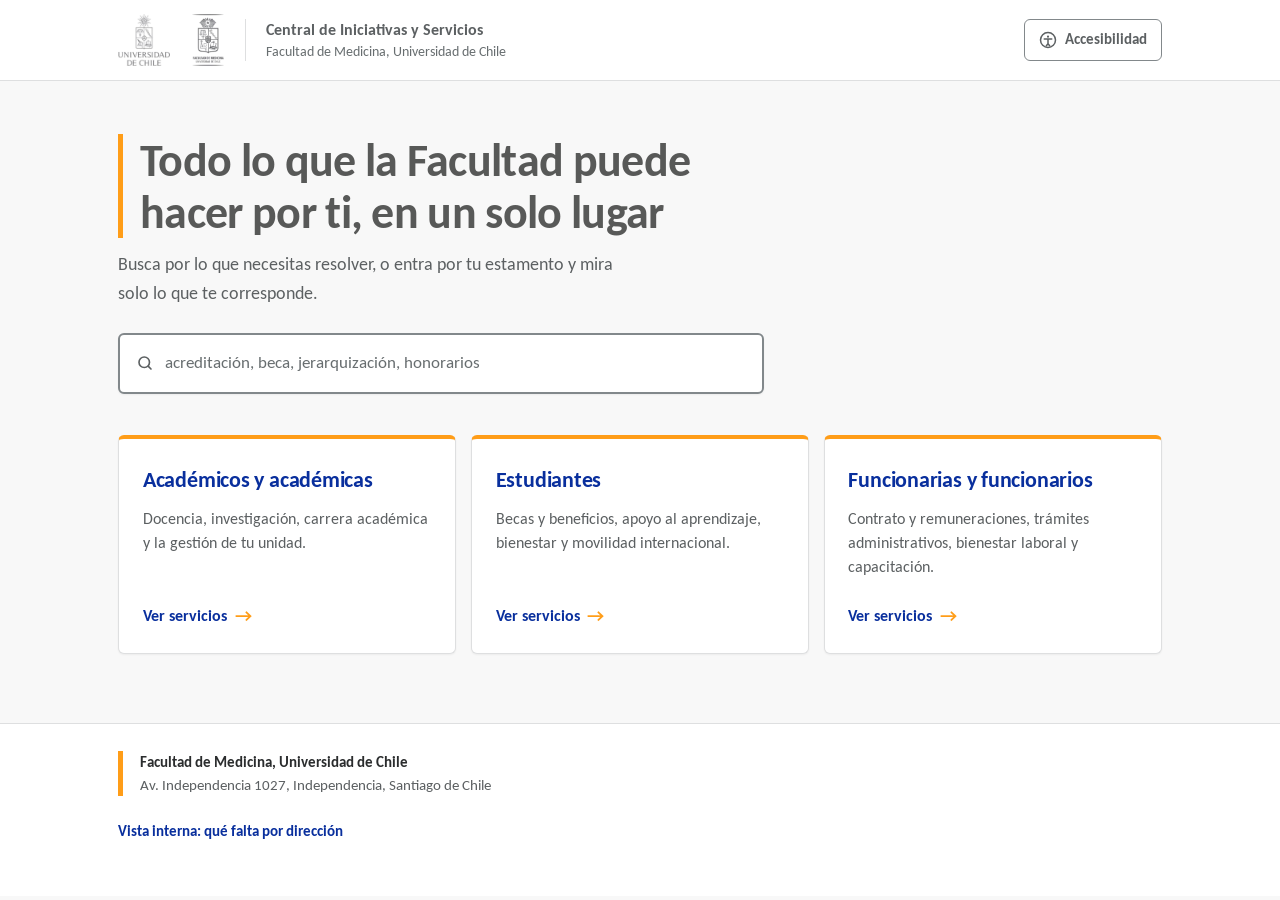
==== commit 182d4261: "Update index.html" ====
--- a/index.html
+++ b/index.html
@@ -14,8 +14,7 @@
 <link rel="stylesheet" href="https://fonts.googleapis.com/css2?family=Carlito:ital,wght@0,400;0,700;1,400&family=IBM+Plex+Mono:wght@400;500&display=swap">
 <link rel="stylesheet" href="assets/css/estilos.css">
 <script>
-/* Aplica las preferencias guardadas antes del primer pintado, para que
-   nadie vea el tema claro parpadear antes de pasar al oscuro. */
+   
 (function(){try{
   var g=JSON.parse(localStorage.getItem("cis-preferencias")||"{}"),r=document.documentElement,
       v={tema:["auto","claro","oscuro"],texto:["normal","grande","mayor","maximo"],
@@ -157,8 +156,6 @@
 <footer class="pie">
   <div class="in">
     <p class="linea tick"><b>Facultad de Medicina, Universidad de Chile</b><br>Av. Independencia 1027, Independencia, Santiago de Chile</p>
-    <p class="nota"><b>Versión de trabajo.</b> El catálogo está en construcción: la información proviene de fuentes institucionales y todavía no ha sido validada por cada unidad responsable. Si un dato está incorrecto o falta un servicio, escribe a la unidad que lo presta.</p>
-    <p class="nota"><b>Accesibilidad.</b> Este sitio se construyó siguiendo las pautas WCAG en nivel AA: contraste verificado, navegación completa por teclado, estructura semántica y textos alternativos. Si encuentras una barrera de acceso, avísanos para corregirla.</p>
     <a class="enlace" href="#/interno">Vista interna: qué falta por dirección</a>
   </div>
 </footer>
--- a/assets/css/estilos.css
+++ b/assets/css/estilos.css
@@ -1,21 +1,6 @@
 /* ===============================================================
    Central de Iniciativas y Servicios
    Facultad de Medicina, Universidad de Chile
-
-   Marca tomada de "Gráfica institucional 2026" de la Escuela de
-   Salud Pública. Colores muestreados del propio manual.
-
-   ACCESIBILIDAD
-   El cumplimiento vive en el HTML y en estos tokens, no en el panel
-   de preferencias. El panel agrega comodidad; la norma se cumple
-   igual si nadie lo abre.
-     - Tamaños en rem, y el tamaño base en porcentaje, para respetar
-       la preferencia de letra del navegador y permitir 200% sin
-       romper el diseño (WCAG 1.4.4).
-     - Texto AA (4.5:1) y bordes de controles 3:1 (WCAG 1.4.11) en
-       los cuatro modos: claro, oscuro, y ambos en alto contraste.
-     - Foco siempre visible, con doble anillo para que se vea sobre
-       cualquier fondo (WCAG 2.4.7).
 
    COMBINACIONES DE TEMA
      :root                          claro
@@ -122,8 +107,6 @@
 :focus-visible{
   outline:3px solid var(--foco);
   outline-offset:2px;
-  box-shadow:0 0 0 6px var(--foco-halo);
-  border-radius:var(--r-sm);
 }
 h1,h2,h3{ margin:0; text-wrap:balance; color:var(--gris-titular) }
 p{ margin:0 }
@@ -236,7 +219,8 @@
   padding:.1rem .2rem .1rem .95rem; box-shadow:var(--sombra);
   max-width:38rem; margin-top:1.5rem;
 }
-.buscador:focus-within{ border-color:var(--azul) }
+.buscador:focus-within{ border-color:var(--azul); outline:3px solid var(--foco); outline-offset:2px }
+.buscador input:focus-visible{ outline:none }
 .buscador svg{ flex:none; color:var(--ink-2) }
 .buscador input{ flex:1; border:0; background:none; font:inherit; color:var(--ink); padding:.8rem 0; min-width:0 }
 .buscador input:focus{ outline:none }
